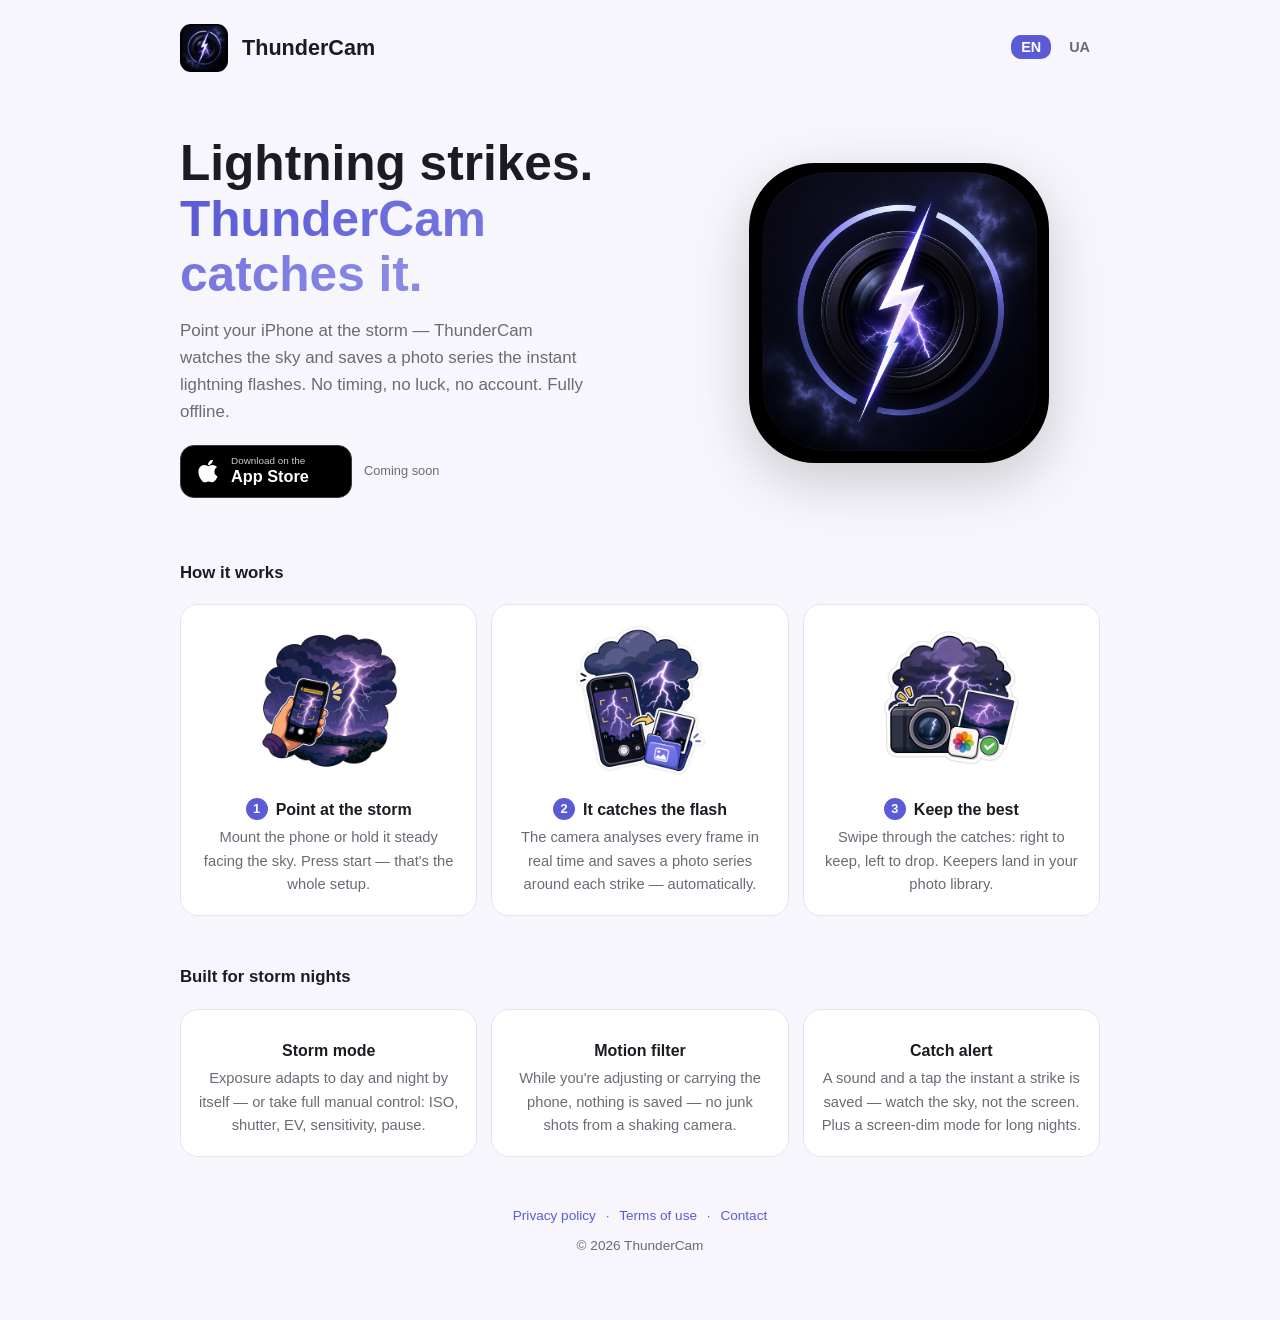
==== index.html @ c2c44239 "ThunderCam legal pages — landing, privacy, terms (EN/UA)" ====
<!doctype html>
<html lang="en">
<head>
  <meta charset="utf-8">
  <meta name="viewport" content="width=device-width, initial-scale=1">
  <title>ThunderCam — automatic lightning camera</title>
  <meta name="description" content="Point your iPhone at the storm — ThunderCam detects lightning in real time and saves the shot for you. Fully offline.">
  <link rel="icon" href="icon.png">
  <link rel="stylesheet" href="style.css">
</head>
<body>
  <div class="wrap">
    <header class="site">
      <img src="icon.png" alt="ThunderCam icon">
      <div class="name"><a href="./">ThunderCam</a></div>
      <nav class="lang">
        <a href="?lang=en" id="lang-en">EN</a><a href="?lang=uk" id="lang-uk">UA</a>
      </nav>
    </header>

    <section class="hero">
      <div>
        <h1><span data-i18n="heroA">Lightning strikes.</span><br>
            <span class="grad" data-i18n="heroB">ThunderCam catches it.</span></h1>
        <p class="sub" data-i18n="heroSub">Point your iPhone at the storm — ThunderCam watches the sky
           and saves a photo series the instant lightning flashes. No timing,
           no luck, no account. Fully offline.</p>
        <div class="stores">
          <a class="store-badge" href="#" aria-label="App Store">
            <svg viewBox="0 0 384 512"><path d="M318.7 268.7c-.2-36.7 16.4-64.4 50-84.8-18.8-26.9-47.2-41.7-84.7-44.6-35.5-2.9-74.3 20.7-88.5 20.7-15 0-49.4-19.7-76.4-19.7C63.3 141.2 4 184.8 4 273.5q0 39.3 14.4 81.2c12.8 36.7 59 126.7 107.2 125.2 25.2-.6 43-17.9 75.8-17.9 31.8 0 48.3 17.9 76.4 17.9 48.6-.7 90.4-82.5 102.6-119.3-65.2-30.7-61.7-90-61.7-91.9zm-56.6-164.2c27.3-32.4 24.8-61.9 24-72.5-24.1 1.4-52 16.4-67.9 34.9-17.5 19.8-27.8 44.3-25.6 71.9 26.1 2 49.9-11.4 69.5-34.3z"/></svg>
            <span><small data-i18n="storeIosSmall">Download on the</small><b>App Store</b></span>
          </a>
          <span class="soon" data-i18n="soon">Coming soon</span>
        </div>
      </div>
      <div class="hero-art">
        <div class="blob"></div>
        <img class="mascot" src="icon.png" alt="ThunderCam app icon — a camera lens with a lightning bolt">
      </div>
    </section>

    <section class="steps-section">
      <h2 data-i18n="howTitle">How it works</h2>
      <div class="steps">
        <div class="step">
          <img src="img/onboarding1.png" alt="Phone pointed at a storm detecting lightning" loading="lazy">
          <h3><span class="n">1</span><span data-i18n="s1t">Point at the storm</span></h3>
          <p data-i18n="s1p">Mount the phone or hold it steady facing the sky. Press start — that's the whole setup.</p>
        </div>
        <div class="step">
          <img src="img/onboarding2.png" alt="Automatic capture of a lightning flash" loading="lazy">
          <h3><span class="n">2</span><span data-i18n="s2t">It catches the flash</span></h3>
          <p data-i18n="s2p">The camera analyses every frame in real time and saves a photo series around each strike — automatically.</p>
        </div>
        <div class="step">
          <img src="img/onboarding3.png" alt="Reviewing captured lightning photos" loading="lazy">
          <h3><span class="n">3</span><span data-i18n="s3t">Keep the best</span></h3>
          <p data-i18n="s3p">Swipe through the catches: right to keep, left to drop. Keepers land in your photo library.</p>
        </div>
      </div>
    </section>

    <section class="steps-section">
      <h2 data-i18n="featTitle">Built for storm nights</h2>
      <div class="steps">
        <div class="step">
          <h3><span data-i18n="feat1t">Storm mode</span></h3>
          <p data-i18n="feat1p">Exposure adapts to day and night by itself — or take full manual control: ISO, shutter, EV, sensitivity, pause.</p>
        </div>
        <div class="step">
          <h3><span data-i18n="feat2t">Motion filter</span></h3>
          <p data-i18n="feat2p">While you're adjusting or carrying the phone, nothing is saved — no junk shots from a shaking camera.</p>
        </div>
        <div class="step">
          <h3><span data-i18n="feat3t">Catch alert</span></h3>
          <p data-i18n="feat3p">A sound and a tap the instant a strike is saved — watch the sky, not the screen. Plus a screen-dim mode for long nights.</p>
        </div>
      </div>
    </section>

    <footer>
      <a href="privacy.html" id="link-privacy" data-i18n="privacy">Privacy policy</a> ·
      <a href="terms.html" id="link-terms" data-i18n="terms">Terms of use</a> ·
      <a href="mailto:tonixhaker@gmail.com" data-i18n="contact">Contact</a>
      <div class="copy">© <span id="year"></span> ThunderCam</div>
    </footer>
  </div>

  <script>
    const i18n = {
      en: {
        heroA: 'Lightning strikes.',
        heroB: 'ThunderCam catches it.',
        heroSub: "Point your iPhone at the storm — ThunderCam watches the sky and saves a photo series the instant lightning flashes. No timing, no luck, no account. Fully offline.",
        storeIosSmall: 'Download on the',
        soon: 'Coming soon',
        howTitle: 'How it works',
        s1t: 'Point at the storm',
        s1p: "Mount the phone or hold it steady facing the sky. Press start — that's the whole setup.",
        s2t: 'It catches the flash',
        s2p: 'The camera analyses every frame in real time and saves a photo series around each strike — automatically.',
        s3t: 'Keep the best',
        s3p: 'Swipe through the catches: right to keep, left to drop. Keepers land in your photo library.',
        featTitle: 'Built for storm nights',
        feat1t: 'Storm mode',
        feat1p: 'Exposure adapts to day and night by itself — or take full manual control: ISO, shutter, EV, sensitivity, pause.',
        feat2t: 'Motion filter',
        feat2p: "While you're adjusting or carrying the phone, nothing is saved — no junk shots from a shaking camera.",
        feat3t: 'Catch alert',
        feat3p: 'A sound and a tap the instant a strike is saved — watch the sky, not the screen. Plus a screen-dim mode for long nights.',
        privacy: 'Privacy policy',
        terms: 'Terms of use',
        contact: 'Contact',
      },
      uk: {
        heroA: 'Блискавка бʼє.',
        heroB: 'ThunderCam ловить.',
        heroSub: 'Наведіть iPhone на грозу — ThunderCam стежить за небом і зберігає серію фото в мить спалаху. Без таймінгу, без удачі, без акаунта. Повністю офлайн.',
        storeIosSmall: 'Завантажуйте в',
        soon: 'Незабаром',
        howTitle: 'Як це працює',
        s1t: 'Наведіть на грозу',
        s1p: 'Закріпіть телефон або тримайте рівно, спрямувавши на небо. Натисніть старт — і все.',
        s2t: 'Він ловить спалах',
        s2p: 'Камера аналізує кожен кадр у реальному часі та автоматично зберігає серію фото навколо кожного розряду.',
        s3t: 'Залиште найкращі',
        s3p: 'Гортайте улови: вправо — зберегти, вліво — відкинути. Збережені потрапляють у вашу галерею.',
        featTitle: 'Створено для грозових ночей',
        feat1t: 'Штормовий режим',
        feat1p: 'Експозиція сама підлаштовується під день і ніч — або беріть повний ручний контроль: ISO, витримка, EV, чутливість, пауза.',
        feat2t: 'Фільтр трясіння',
        feat2p: 'Поки ви налаштовуєте чи переносите телефон, нічого не зберігається — жодного браку від тремтячої камери.',
        feat3t: 'Сигнал улову',
        feat3p: 'Звук і вібрація в мить збереження розряду — дивіться на небо, а не на екран. Плюс режим затемнення екрана для довгих ночей.',
        privacy: 'Політика конфіденційності',
        terms: 'Умови використання',
        contact: 'Контакт',
      },
    };

    const params = new URLSearchParams(location.search);
    const lang = params.get('lang')
      ?? ((navigator.language || '').toLowerCase().startsWith('uk') ? 'uk' : 'en');
    const active = i18n[lang] ? lang : 'en';

    document.documentElement.lang = active;
    for (const el of document.querySelectorAll('[data-i18n]')) {
      const value = i18n[active][el.dataset.i18n];
      if (value) el.textContent = value;
    }
    document.getElementById('lang-' + active)?.classList.add('active');
    // Carry the language into the legal pages.
    document.getElementById('link-privacy').href = 'privacy.html?lang=' + active;
    document.getElementById('link-terms').href = 'terms.html?lang=' + active;
    document.getElementById('year').textContent = new Date().getFullYear();
  </script>
</body>
</html>
---- style.css ----
:root {
  --accent: #5b5bd6;
  --accent-soft: #8b8be6;
  --bg: #f7f6fc;
  --card: #ffffff;
  --text: #1c1b22;
  --muted: #6b6a75;
  --border: #e5e3f0;
}
@media (prefers-color-scheme: dark) {
  :root {
    --bg: #101014;
    --card: #1b1b22;
    --text: #ececf2;
    --muted: #9c9ba8;
    --border: #2c2b36;
  }
}
* { box-sizing: border-box; }
body {
  margin: 0;
  font-family: -apple-system, BlinkMacSystemFont, "Segoe UI", Roboto, sans-serif;
  background: var(--bg);
  color: var(--text);
  line-height: 1.6;
}
.wrap { max-width: 960px; margin: 0 auto; padding: 24px 20px 64px; }
header.site {
  display: flex; align-items: center; gap: 14px; margin-bottom: 28px;
}
header.site img { width: 48px; height: 48px; }
header.site .name { font-size: 1.35rem; font-weight: 800; }
header.site .name a { color: var(--text); text-decoration: none; }
.lang { margin-left: auto; font-size: .9rem; }
.lang a {
  color: var(--muted); text-decoration: none; font-weight: 700; margin-left: 8px;
  padding: 4px 10px; border-radius: 10px;
}
.lang a.active { color: #fff; background: var(--accent); }
.card {
  background: var(--card);
  border: 1px solid var(--border);
  border-radius: 20px;
  padding: 28px 28px 20px;
  margin-bottom: 24px;
}
h1 { font-size: 1.45rem; margin: 0 0 4px; }
h2 { font-size: 1.05rem; margin: 22px 0 6px; }
p, li { color: var(--text); margin: 6px 0; }
.updated { color: var(--muted); font-size: .85rem; margin-bottom: 14px; }
a.btn {
  display: inline-block; background: var(--accent); color: #fff;
  padding: 12px 22px; border-radius: 14px; text-decoration: none;
  font-weight: 700; margin: 6px 10px 6px 0;
}
a.btn.secondary { background: transparent; color: var(--accent); border: 2px solid var(--accent); }
footer { color: var(--muted); font-size: .85rem; text-align: center; margin-top: 48px; }
footer a { color: var(--accent); text-decoration: none; margin: 0 6px; }
footer .copy { margin-top: 8px; }

/* ---------- landing ---------- */
.hero {
  position: relative;
  display: grid;
  grid-template-columns: 1.1fr .9fr;
  gap: 28px;
  align-items: center;
  padding: 36px 0 22px;
  overflow: visible;
}
.hero h1 {
  font-size: clamp(2rem, 5vw, 3.1rem);
  line-height: 1.12;
  margin: 0 0 14px;
}
.hero h1 .grad {
  background: linear-gradient(90deg, var(--accent), var(--accent-soft), var(--accent));
  background-size: 200% auto;
  -webkit-background-clip: text;
  background-clip: text;
  color: transparent;
  animation: shine 5s linear infinite;
}
@keyframes shine { to { background-position: 200% center; } }
.hero p.sub { color: var(--muted); font-size: 1.06rem; max-width: 44ch; }
.hero-art { position: relative; text-align: center; }
.hero-art .blob {
  position: absolute; inset: 8% 6%;
  background: radial-gradient(closest-side, color-mix(in srgb, var(--accent) 28%, transparent), transparent 72%);
  border-radius: 50%;
  animation: pulse 6s ease-in-out infinite;
  z-index: 0;
}
@keyframes pulse { 50% { transform: scale(1.12); opacity: .75; } }
.hero-art img.mascot {
  position: relative; z-index: 1;
  width: min(300px, 78%);
  animation: floaty 4.5s ease-in-out infinite;
  filter: drop-shadow(0 18px 28px rgba(0,0,0,.18));
}
@keyframes floaty {
  0%, 100% { transform: translateY(0) rotate(-1.2deg); }
  50% { transform: translateY(-16px) rotate(1.2deg); }
}
.stores { display: flex; flex-wrap: wrap; gap: 12px; margin-top: 20px; align-items: center; }
.store-badge {
  display: inline-flex; align-items: center; gap: 10px;
  background: #000; color: #fff; text-decoration: none;
  border: 1px solid #3a3a3a; border-radius: 14px;
  padding: 10px 18px 10px 14px; min-width: 172px;
  transition: transform .15s ease;
}
.store-badge:hover { transform: translateY(-2px); }
.store-badge svg { width: 26px; height: 26px; fill: #fff; flex: none; }
.store-badge small { display: block; font-size: .62rem; opacity: .8; line-height: 1.1; }
.store-badge b { display: block; font-size: 1.02rem; line-height: 1.2; }
.soon { font-size: .8rem; color: var(--muted); }

/* Feature showcase: phone mockup in the middle, features on both sides.
   Hovering a feature highlights it and swaps the phone screenshot. */
.showcase {
  display: grid;
  grid-template-columns: 1fr auto 1fr;
  gap: 22px;
  align-items: center;
  margin: 34px 0 26px;
}
.show-col { display: flex; flex-direction: column; gap: 12px; }
.show-feature {
  display: flex; align-items: flex-start; gap: 14px;
  padding: 16px 18px;
  border: 1px solid transparent;
  border-radius: 18px;
  animation: rise .7s ease both;
  transition: background .2s ease, border-color .2s ease, box-shadow .2s ease;
}
.show-col .show-feature:nth-child(2) { animation-delay: .08s; }
.show-col .show-feature:nth-child(3) { animation-delay: .16s; }
@keyframes rise { from { opacity: 0; transform: translateY(14px); } }
.side-left .show-feature { text-align: right; }
.show-feature .ico {
  flex: none;
  width: 52px; height: 52px;
  display: grid; place-items: center;
  font-size: 1.3rem; line-height: 1;
  border-radius: 50%;
  background: color-mix(in srgb, var(--accent) 12%, var(--card));
  border: 1px solid color-mix(in srgb, var(--accent) 22%, var(--border));
  transition: transform .2s ease;
}
.show-feature h3 { margin: 2px 0 4px; font-size: 1.02rem; }
.show-feature p { color: var(--muted); font-size: .9rem; margin: 0; }
.show-feature.is-active,
.show-feature:hover {
  background: var(--card);
  border-color: color-mix(in srgb, var(--accent) 40%, var(--border));
  box-shadow: 0 12px 26px color-mix(in srgb, var(--accent) 14%, transparent);
}
.show-feature.is-active .ico,
.show-feature:hover .ico { transform: scale(1.08); }

.show-phone .frame {
  width: 258px;
  padding: 10px;
  border-radius: 40px;
  background: #14141b;
  border: 1px solid #33323e;
  box-shadow: 0 26px 52px rgba(0, 0, 0, .3);
  animation: floaty 5.5s ease-in-out infinite;
}
.show-phone img {
  display: block; width: 100%;
  border-radius: 31px;
  transition: opacity .16s ease;
}
@media (max-width: 920px) {
  .showcase { grid-template-columns: 1fr; gap: 12px; }
  .show-phone { display: none; }
  .side-left .show-feature { flex-direction: row-reverse; text-align: left; }
}

.steps {
  display: grid;
  grid-template-columns: repeat(auto-fit, minmax(220px, 1fr));
  gap: 14px;
  margin: 18px 0 48px;
}
/* Breathing room around the How-it-works block. */
.steps-section { margin-top: 40px; }
.step {
  background: var(--card);
  border: 1px solid var(--border);
  border-radius: 18px;
  padding: 18px;
  text-align: center;
  animation: rise .7s ease both;
}
.step:nth-child(2) { animation-delay: .08s; }
.step:nth-child(3) { animation-delay: .16s; }
.step img { width: min(160px, 60%); }
.step h3 {
  display: flex; align-items: center; justify-content: center; gap: 8px;
  margin: 10px 0 4px; font-size: 1rem;
}
.step .n {
  flex: none; width: 22px; height: 22px; border-radius: 50%;
  background: var(--accent); color: #fff;
  font-size: .8rem; font-weight: 800; line-height: 22px;
}
.step p { color: var(--muted); font-size: .92rem; margin: 0; }

.shots {
  display: flex; gap: 16px; overflow-x: auto; padding: 8px 2px 16px;
  scroll-snap-type: x mandatory;
}
.shots img {
  width: 218px; flex: none;
  border-radius: 26px;
  border: 1px solid var(--border);
  box-shadow: 0 14px 30px rgba(0,0,0,.16);
  scroll-snap-align: center;
}
@media (max-width: 720px) {
  .hero { grid-template-columns: 1fr; text-align: center; }
  .hero p.sub { margin-inline: auto; }
  .stores { justify-content: center; }
}

/* ThunderCam: the app icon is a full-bleed square — round it like iOS does. */
header.site img { border-radius: 11px; }
.hero-art img.mascot { border-radius: 22%; }
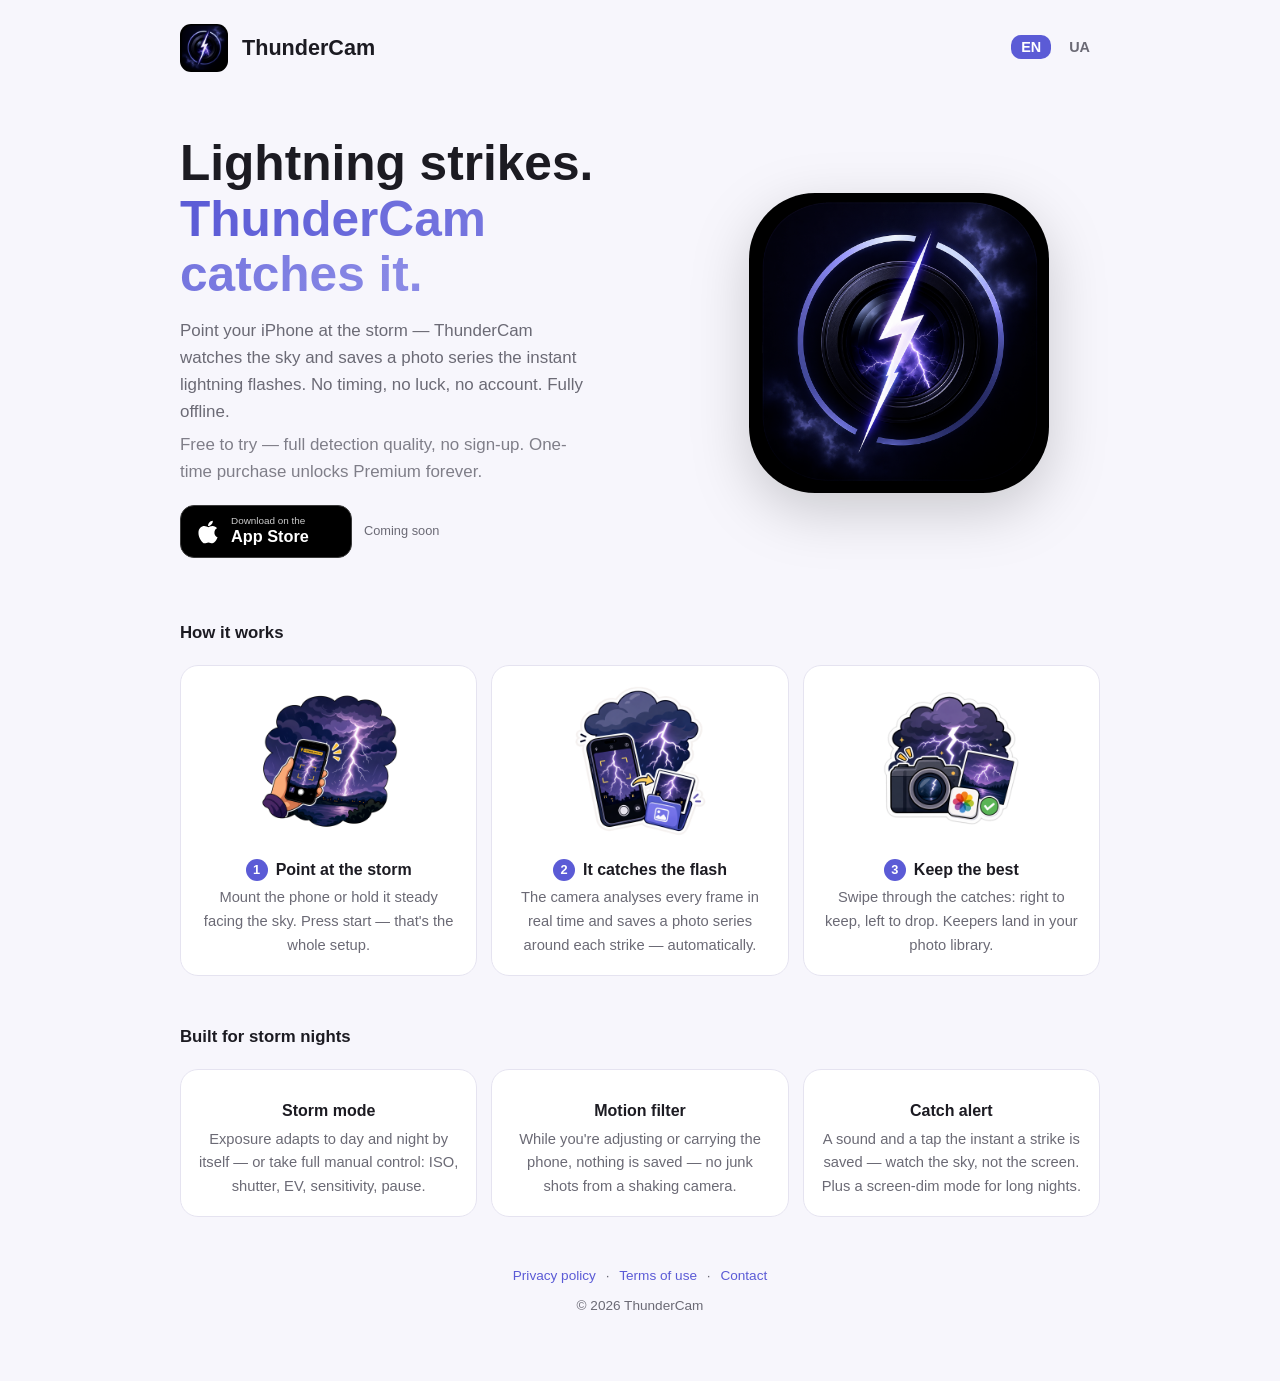
==== commit b7127952: "Freemium hero line (EN/UA)" ====
--- a/index.html
+++ b/index.html
@@ -25,6 +25,8 @@
         <p class="sub" data-i18n="heroSub">Point your iPhone at the storm — ThunderCam watches the sky
            and saves a photo series the instant lightning flashes. No timing,
            no luck, no account. Fully offline.</p>
+        <p class="sub free-line" data-i18n="heroFree">Free to try — full detection quality, no sign-up.
+           One-time purchase unlocks Premium forever.</p>
         <div class="stores">
           <a class="store-badge" href="#" aria-label="App Store">
             <svg viewBox="0 0 384 512"><path d="M318.7 268.7c-.2-36.7 16.4-64.4 50-84.8-18.8-26.9-47.2-41.7-84.7-44.6-35.5-2.9-74.3 20.7-88.5 20.7-15 0-49.4-19.7-76.4-19.7C63.3 141.2 4 184.8 4 273.5q0 39.3 14.4 81.2c12.8 36.7 59 126.7 107.2 125.2 25.2-.6 43-17.9 75.8-17.9 31.8 0 48.3 17.9 76.4 17.9 48.6-.7 90.4-82.5 102.6-119.3-65.2-30.7-61.7-90-61.7-91.9zm-56.6-164.2c27.3-32.4 24.8-61.9 24-72.5-24.1 1.4-52 16.4-67.9 34.9-17.5 19.8-27.8 44.3-25.6 71.9 26.1 2 49.9-11.4 69.5-34.3z"/></svg>
@@ -92,6 +94,7 @@
         heroA: 'Lightning strikes.',
         heroB: 'ThunderCam catches it.',
         heroSub: "Point your iPhone at the storm — ThunderCam watches the sky and saves a photo series the instant lightning flashes. No timing, no luck, no account. Fully offline.",
+        heroFree: 'Free to try — full detection quality, no sign-up. One-time purchase unlocks Premium forever.',
         storeIosSmall: 'Download on the',
         soon: 'Coming soon',
         howTitle: 'How it works',
@@ -116,6 +119,7 @@
         heroA: 'Блискавка бʼє.',
         heroB: 'ThunderCam ловить.',
         heroSub: 'Наведіть iPhone на грозу — ThunderCam стежить за небом і зберігає серію фото в мить спалаху. Без таймінгу, без удачі, без акаунта. Повністю офлайн.',
+        heroFree: 'Безкоштовно спробувати — повна якість детекції, без реєстрації. Одноразова покупка відкриває Premium назавжди.',
         storeIosSmall: 'Завантажуйте в',
         soon: 'Незабаром',
         howTitle: 'Як це працює',
--- a/style.css
+++ b/style.css
@@ -229,3 +229,6 @@
 /* ThunderCam: the app icon is a full-bleed square — round it like iOS does. */
 header.site img { border-radius: 11px; }
 .hero-art img.mascot { border-radius: 22%; }
+
+/* freemium-строка в hero — мельче и приглушённее основного сабтайтла */
+.free-line { font-size: .9rem; opacity: .85; margin-top: 6px; }
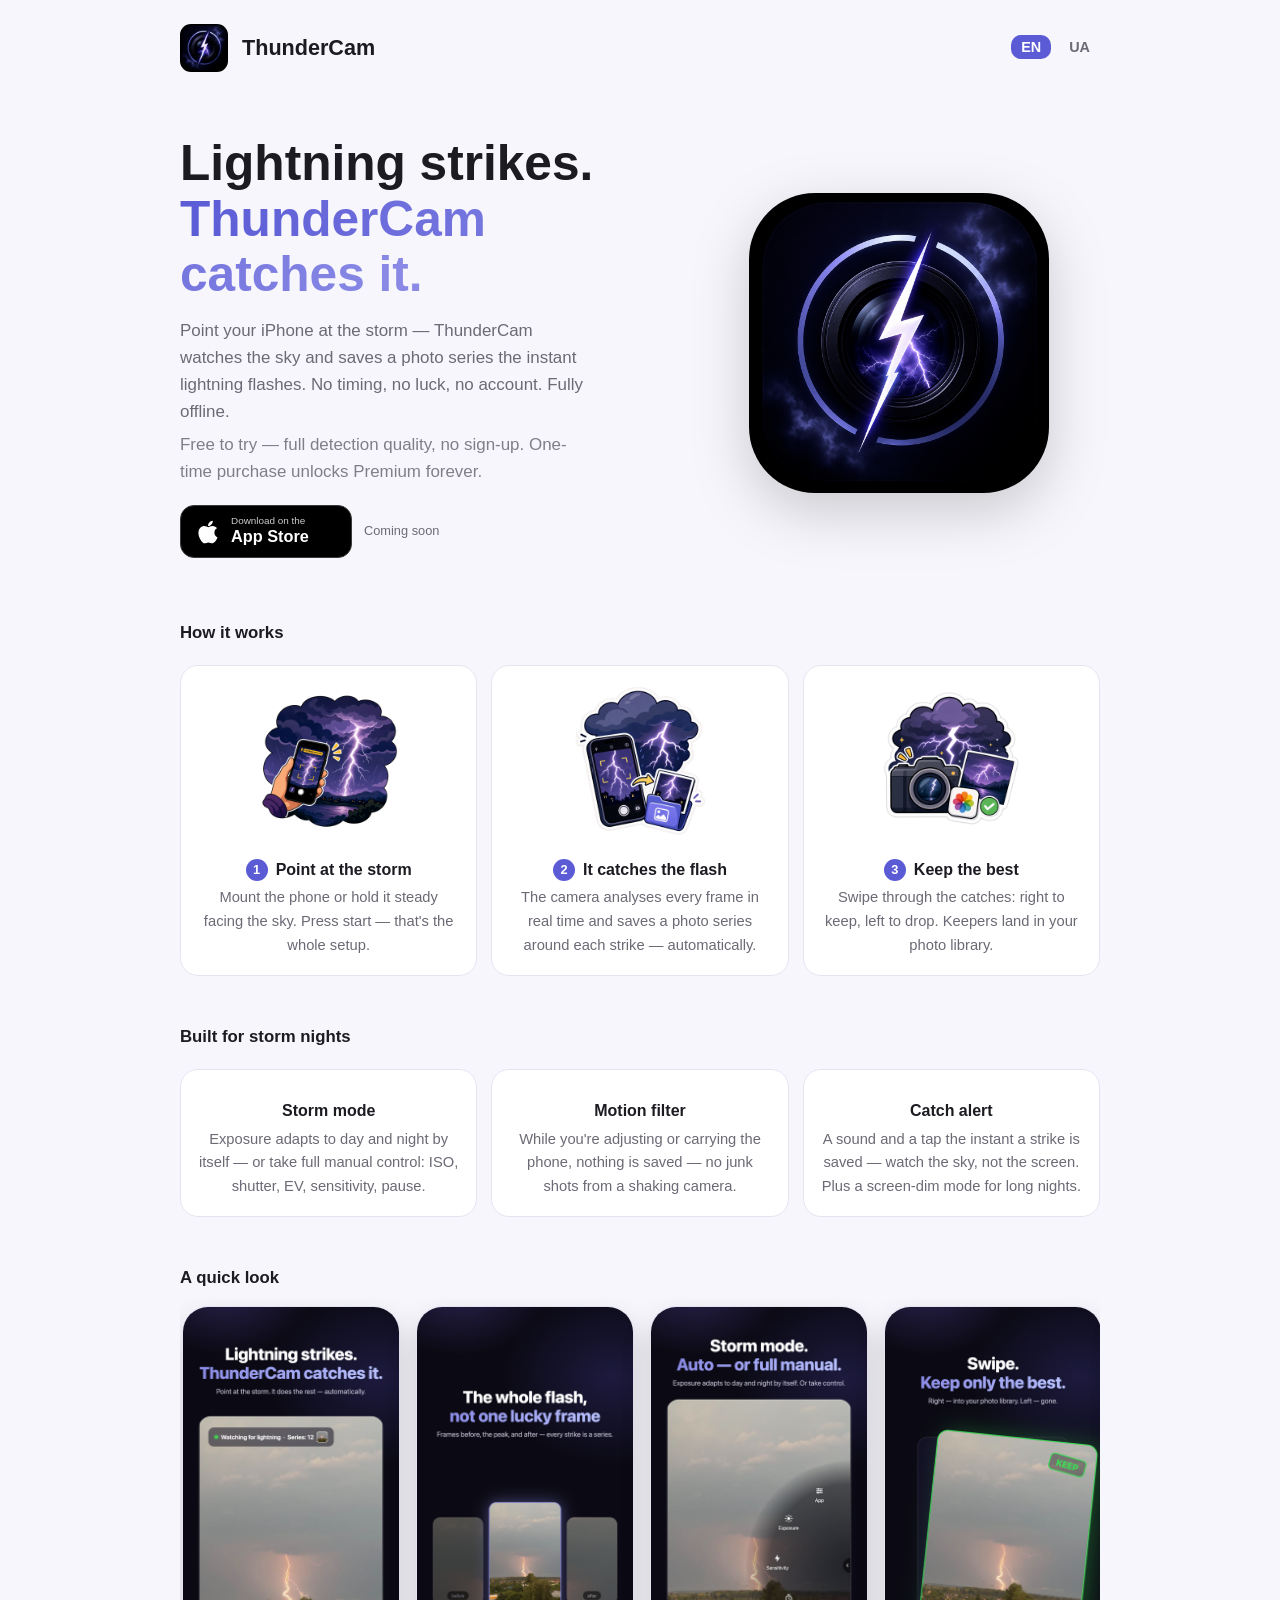
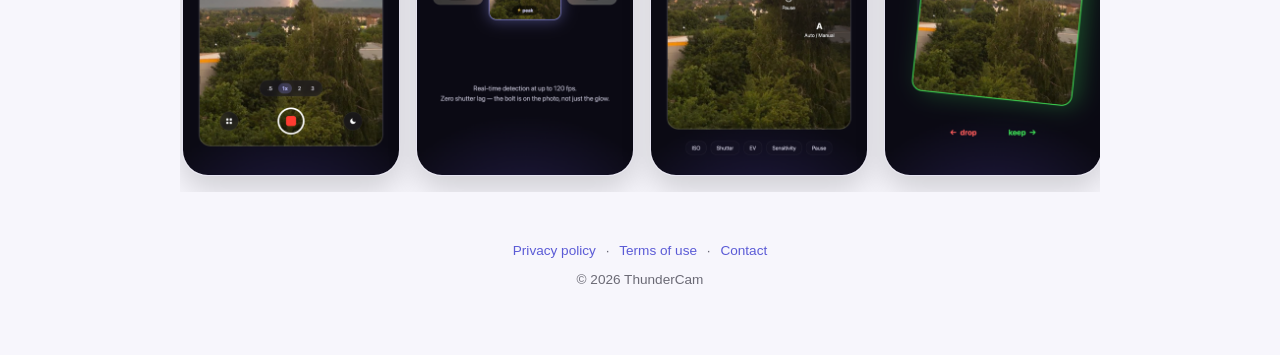
==== commit 195fa3af: "Landing: real app screenshots strip (EN/UA)" ====
--- a/index.html
+++ b/index.html
@@ -80,6 +80,17 @@
       </div>
     </section>
 
+    <section>
+      <h2 data-i18n="shotsTitle">A quick look</h2>
+      <div class="shots">
+        <img src="img/shots/en/1-hero.png" alt="ThunderCam camera screen with a caught lightning strike" loading="lazy">
+        <img src="img/shots/en/2-series.png" alt="Photo series around the flash" loading="lazy">
+        <img src="img/shots/en/3-menu.png" alt="Radial settings menu" loading="lazy">
+        <img src="img/shots/en/4-triage.png" alt="Swipe triage" loading="lazy">
+        <img src="img/shots/en/5-features.png" alt="Feature list" loading="lazy">
+      </div>
+    </section>
+
     <footer>
       <a href="privacy.html" id="link-privacy" data-i18n="privacy">Privacy policy</a> ·
       <a href="terms.html" id="link-terms" data-i18n="terms">Terms of use</a> ·
@@ -104,6 +115,7 @@
         s2p: 'The camera analyses every frame in real time and saves a photo series around each strike — automatically.',
         s3t: 'Keep the best',
         s3p: 'Swipe through the catches: right to keep, left to drop. Keepers land in your photo library.',
+        shotsTitle: 'A quick look',
         featTitle: 'Built for storm nights',
         feat1t: 'Storm mode',
         feat1p: 'Exposure adapts to day and night by itself — or take full manual control: ISO, shutter, EV, sensitivity, pause.',
@@ -129,6 +141,7 @@
         s2p: 'Камера аналізує кожен кадр у реальному часі та автоматично зберігає серію фото навколо кожного розряду.',
         s3t: 'Залиште найкращі',
         s3p: 'Гортайте улови: вправо — зберегти, вліво — відкинути. Збережені потрапляють у вашу галерею.',
+        shotsTitle: 'Як це виглядає',
         featTitle: 'Створено для грозових ночей',
         feat1t: 'Штормовий режим',
         feat1p: 'Експозиція сама підлаштовується під день і ніч — або беріть повний ручний контроль: ISO, витримка, EV, чутливість, пауза.',
@@ -157,6 +170,13 @@
     document.getElementById('link-privacy').href = 'privacy.html?lang=' + active;
     document.getElementById('link-terms').href = 'terms.html?lang=' + active;
     document.getElementById('year').textContent = new Date().getFullYear();
+
+    // скриншоты локализованы: img/shots/uk/ зеркалит img/shots/en/
+    if (active === 'uk') {
+      for (const img of document.querySelectorAll('.shots img')) {
+        img.src = img.getAttribute('src').replace('img/shots/en/', 'img/shots/uk/');
+      }
+    }
   </script>
 </body>
 </html>
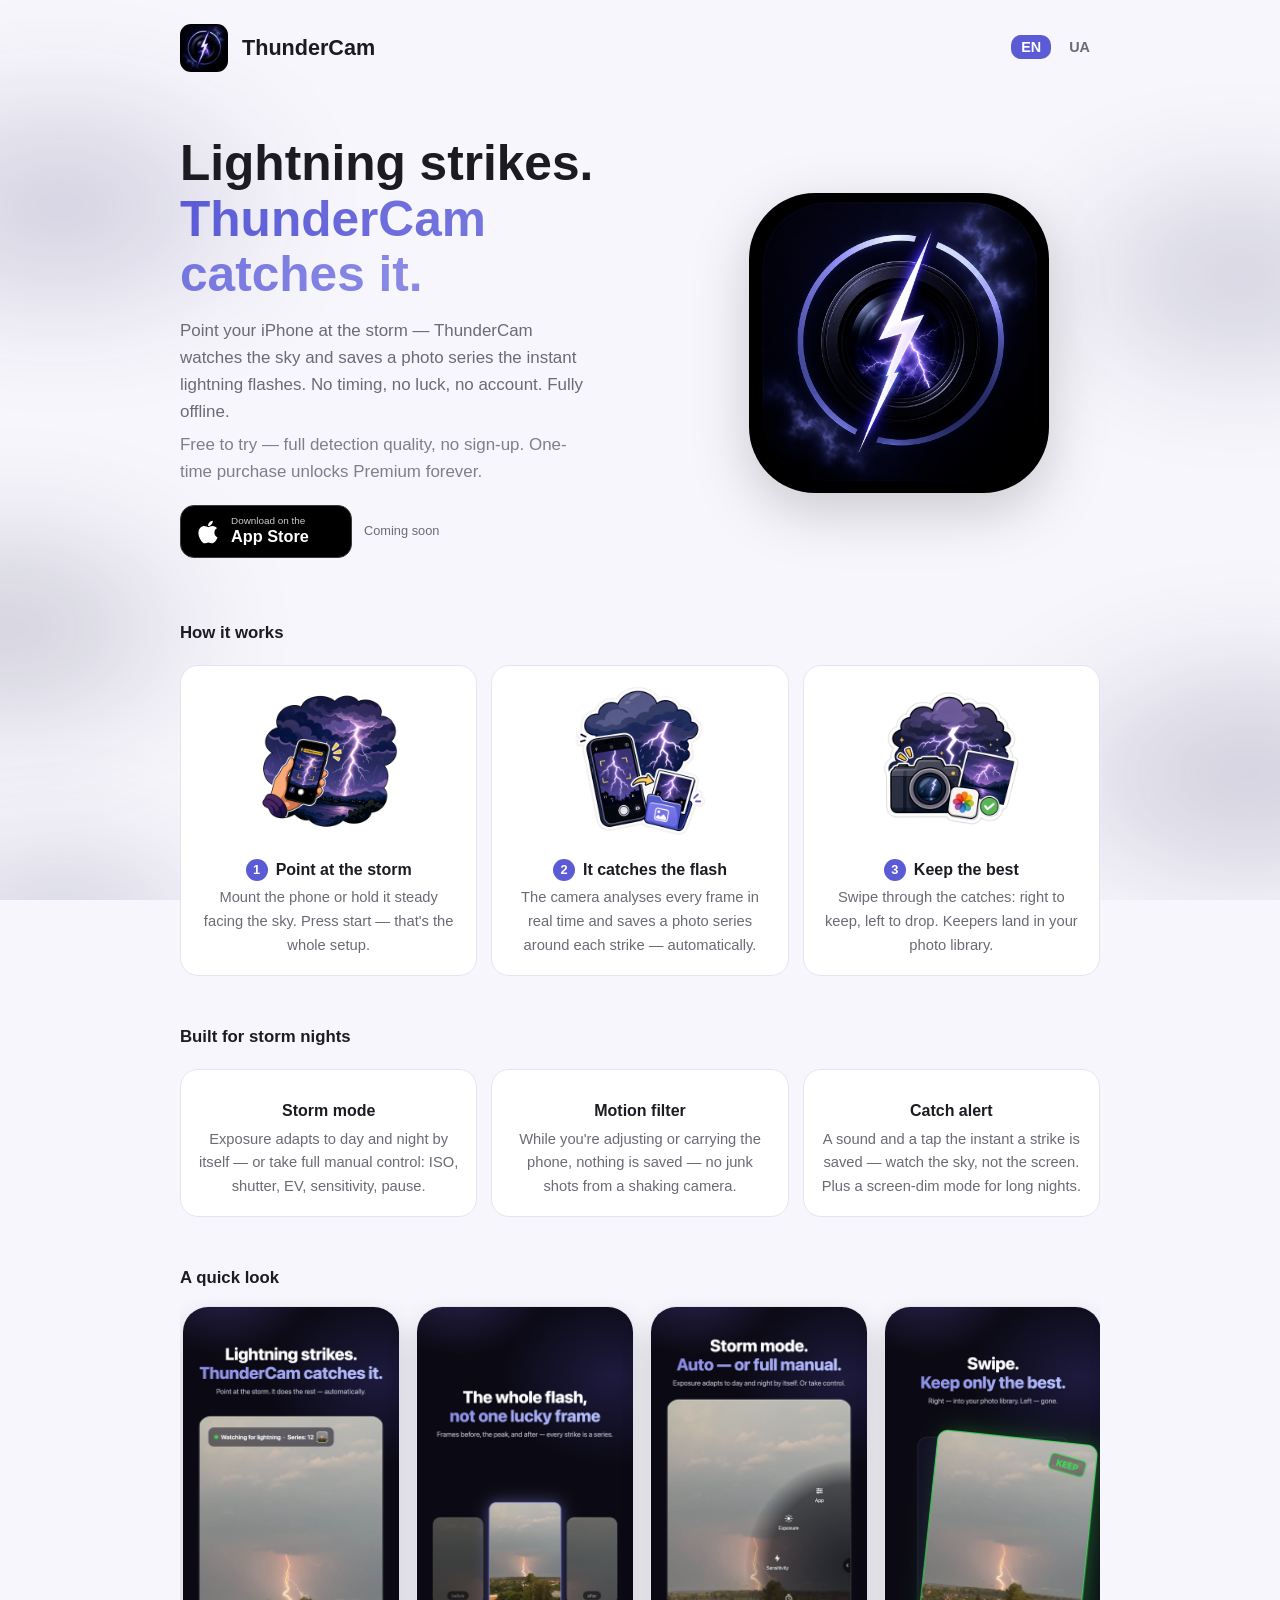
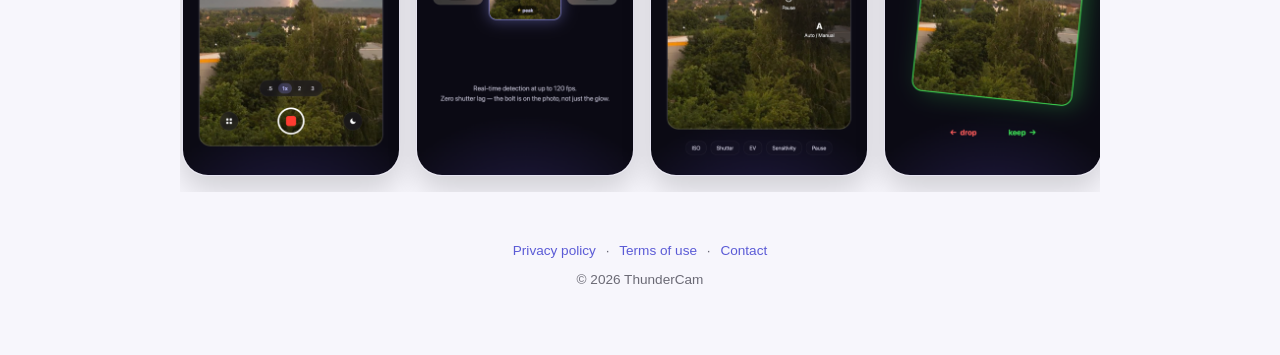
==== commit d58c302b: "Landing: parallax storm clouds + flashing lightning background" ====
--- a/index.html
+++ b/index.html
@@ -9,6 +9,13 @@
   <link rel="stylesheet" href="style.css">
 </head>
 <body>
+  <div class="storm-bg" aria-hidden="true">
+    <div class="cloud c1"></div><div class="cloud c2"></div><div class="cloud c3"></div>
+    <div class="cloud c4"></div><div class="cloud c5"></div>
+    <div class="skyflash f1"></div><div class="skyflash f2"></div>
+    <svg class="bolt-bg b1" width="150" viewBox="0 0 100 240" xmlns="http://www.w3.org/2000/svg"><polygon points="62,0 18,120 46,120 30,240 88,96 56,96 84,0" fill="#efeaff"/></svg>
+    <svg class="bolt-bg b2" width="120" viewBox="0 0 100 240" xmlns="http://www.w3.org/2000/svg"><polygon points="62,0 18,120 46,120 30,240 88,96 56,96 84,0" fill="#efeaff"/></svg>
+  </div>
   <div class="wrap">
     <header class="site">
       <img src="icon.png" alt="ThunderCam icon">
@@ -177,6 +184,26 @@
         img.src = img.getAttribute('src').replace('img/shots/en/', 'img/shots/uk/');
       }
     }
+
+    // параллакс туч: каждый слой уезжает со своей скоростью
+    const layers = [
+      ...document.querySelectorAll('.cloud'),
+      ...document.querySelectorAll('.bolt-bg'),
+    ].map((el, i) => ({ el, k: el.classList.contains('bolt-bg') ? 0.08 : 0.12 + (i % 3) * 0.09 }));
+    let ticking = false;
+    function onScroll() {
+      if (ticking) return;
+      ticking = true;
+      requestAnimationFrame(() => {
+        const y = window.scrollY;
+        for (const { el, k } of layers) {
+          const flip = el.classList.contains('b2') ? ' scaleX(-1)' : '';
+          el.style.transform = `translateY(${-(y * k).toFixed(1)}px)${flip}`;
+        }
+        ticking = false;
+      });
+    }
+    addEventListener('scroll', onScroll, { passive: true });
   </script>
 </body>
 </html>
--- a/style.css
+++ b/style.css
@@ -232,3 +232,41 @@
 
 /* freemium-строка в hero — мельче и приглушённее основного сабтайтла */
 .free-line { font-size: .9rem; opacity: .85; margin-top: 6px; }
+
+
+/* ---------- storm background (параллакс туч + вспышки молний) ---------- */
+.storm-bg { position: fixed; inset: 0; z-index: -1; overflow: hidden; pointer-events: none; }
+.cloud { position: absolute; filter: blur(64px); opacity: .5; will-change: transform; border-radius: 50%; }
+.cloud.c1 { width: 680px; height: 340px; left: -280px; top: 4%;
+  background: radial-gradient(closest-side, #2e2860, transparent 72%); }
+.cloud.c2 { width: 560px; height: 300px; right: -240px; top: 14%;
+  background: radial-gradient(closest-side, #241f4e, transparent 72%); }
+.cloud.c3 { width: 620px; height: 320px; left: -300px; top: 52%;
+  background: radial-gradient(closest-side, #221c45, transparent 72%); }
+.cloud.c4 { width: 700px; height: 360px; right: -320px; top: 66%;
+  background: radial-gradient(closest-side, #2a2452, transparent 72%); }
+.cloud.c5 { width: 520px; height: 280px; left: -200px; top: 88%;
+  background: radial-gradient(closest-side, #262052, transparent 72%); }
+.bolt-bg { position: absolute; opacity: 0; will-change: transform, opacity;
+  filter: drop-shadow(0 0 28px rgba(160,150,255,.85)) drop-shadow(0 0 90px rgba(120,110,255,.5)); }
+.bolt-bg.b1 { right: 5%; top: 5%; animation: boltflash 11s linear infinite 2s; }
+.bolt-bg.b2 { left: 4%; top: 46%; animation: boltflash 14s linear infinite 8s; transform: scaleX(-1); }
+.skyflash { position: absolute; inset: 0; opacity: 0; }
+.skyflash.f1 { background: radial-gradient(ellipse 55% 38% at 82% 10%, rgba(150,140,255,.30), transparent 70%);
+  animation: boltflash 11s linear infinite 2s; }
+.skyflash.f2 { background: radial-gradient(ellipse 55% 38% at 12% 52%, rgba(150,140,255,.24), transparent 70%);
+  animation: boltflash 14s linear infinite 8s; }
+/* мерцание как у настоящего разряда: удар — спад — повторный удар — затухание */
+@keyframes boltflash {
+  0%, 100% { opacity: 0; }
+  1.2% { opacity: 1; }
+  2.4% { opacity: .12; }
+  3.6% { opacity: .85; }
+  6%   { opacity: 0; }
+}
+@media (prefers-color-scheme: light) {
+  .cloud { opacity: .28; }
+}
+@media (prefers-reduced-motion: reduce) {
+  .bolt-bg, .skyflash { animation: none; }
+}
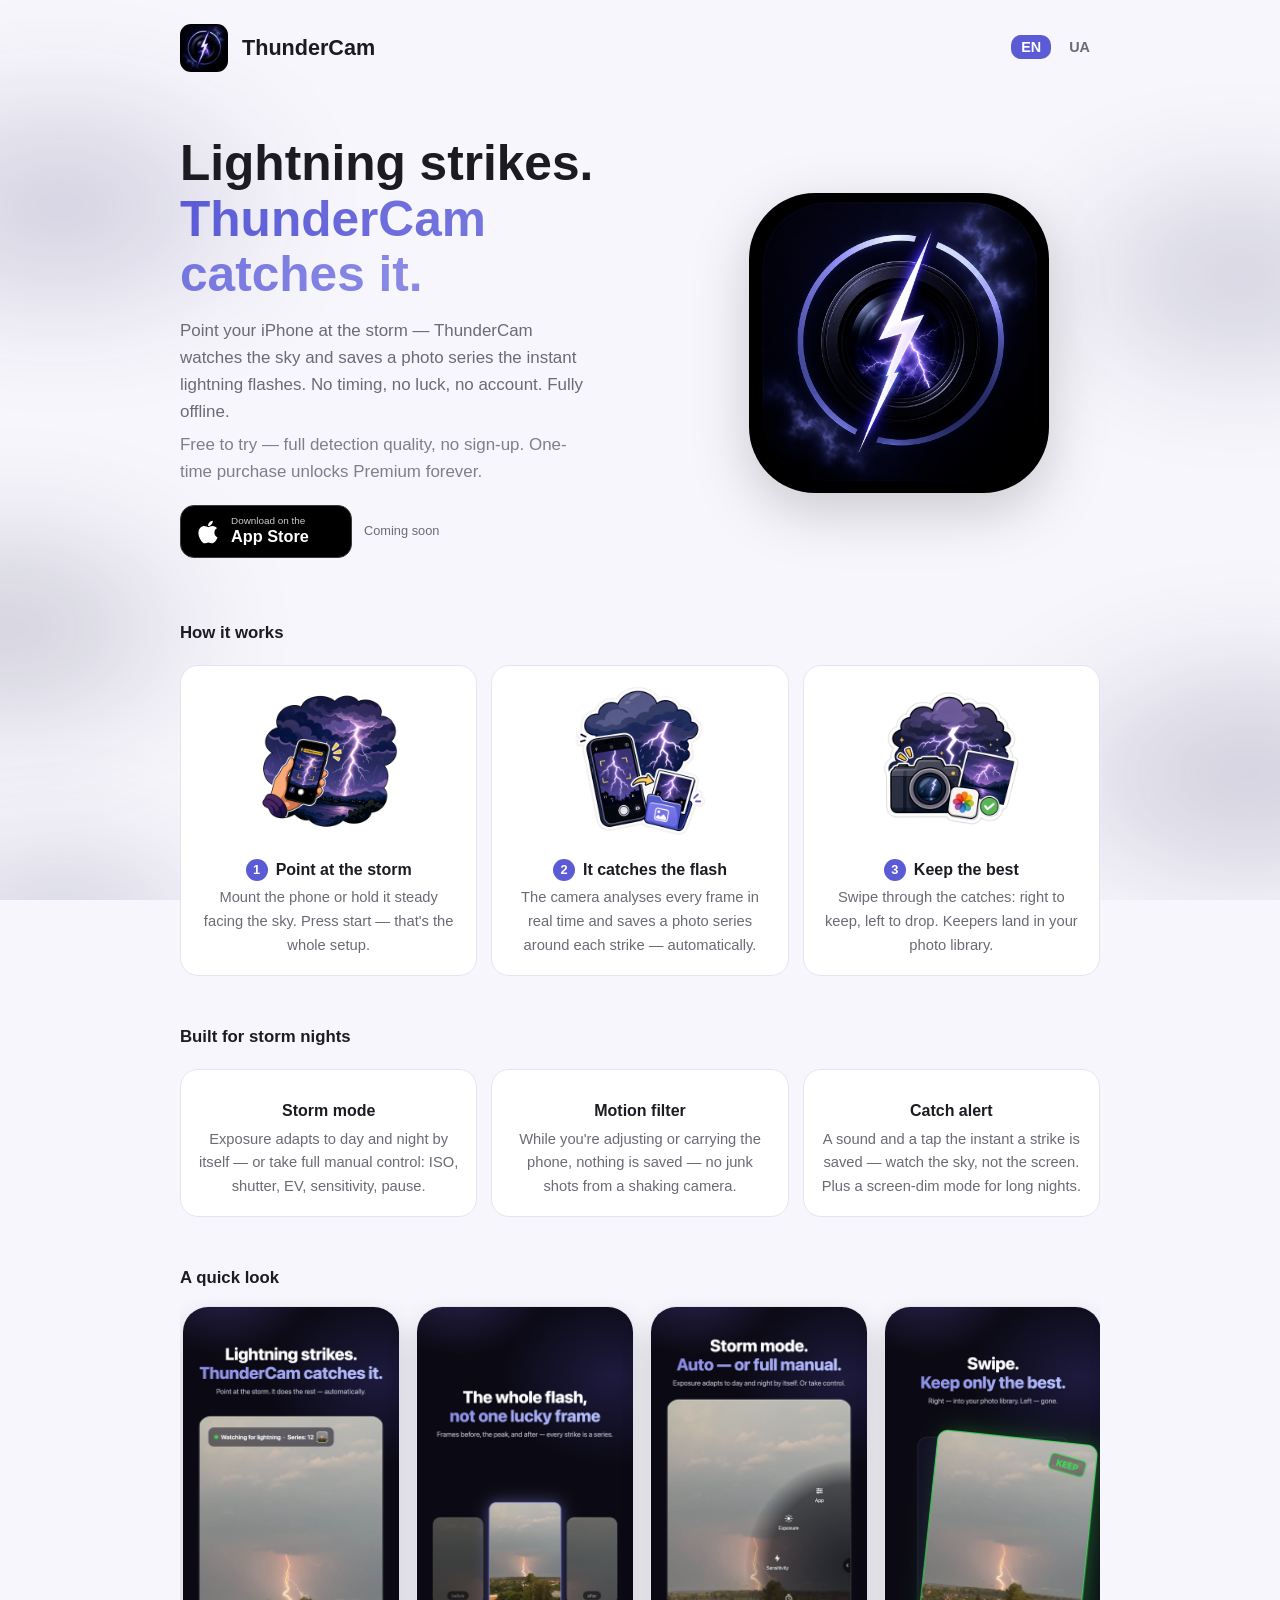
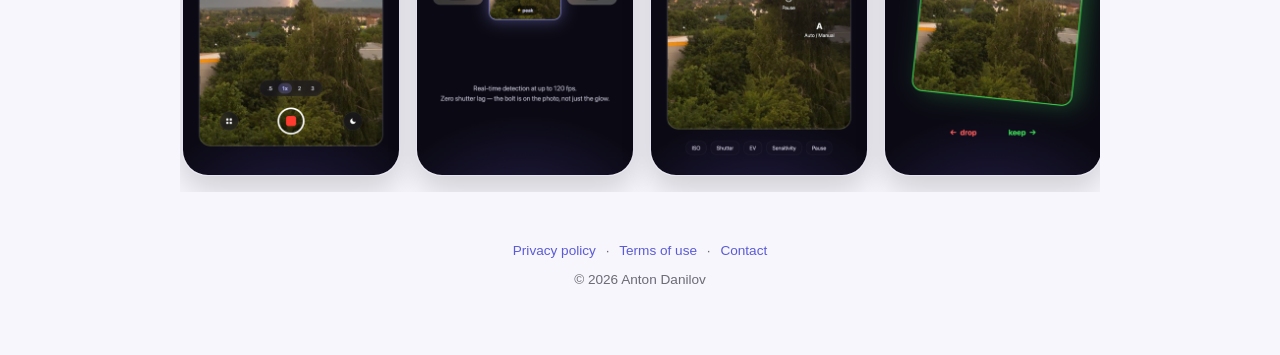
==== commit d662ba30: "Copyright: Anton Danilov" ====
--- a/index.html
+++ b/index.html
@@ -102,7 +102,7 @@
       <a href="privacy.html" id="link-privacy" data-i18n="privacy">Privacy policy</a> ·
       <a href="terms.html" id="link-terms" data-i18n="terms">Terms of use</a> ·
       <a href="mailto:tonixhaker@gmail.com" data-i18n="contact">Contact</a>
-      <div class="copy">© <span id="year"></span> ThunderCam</div>
+      <div class="copy">© <span id="year"></span> Anton Danilov</div>
     </footer>
   </div>
 
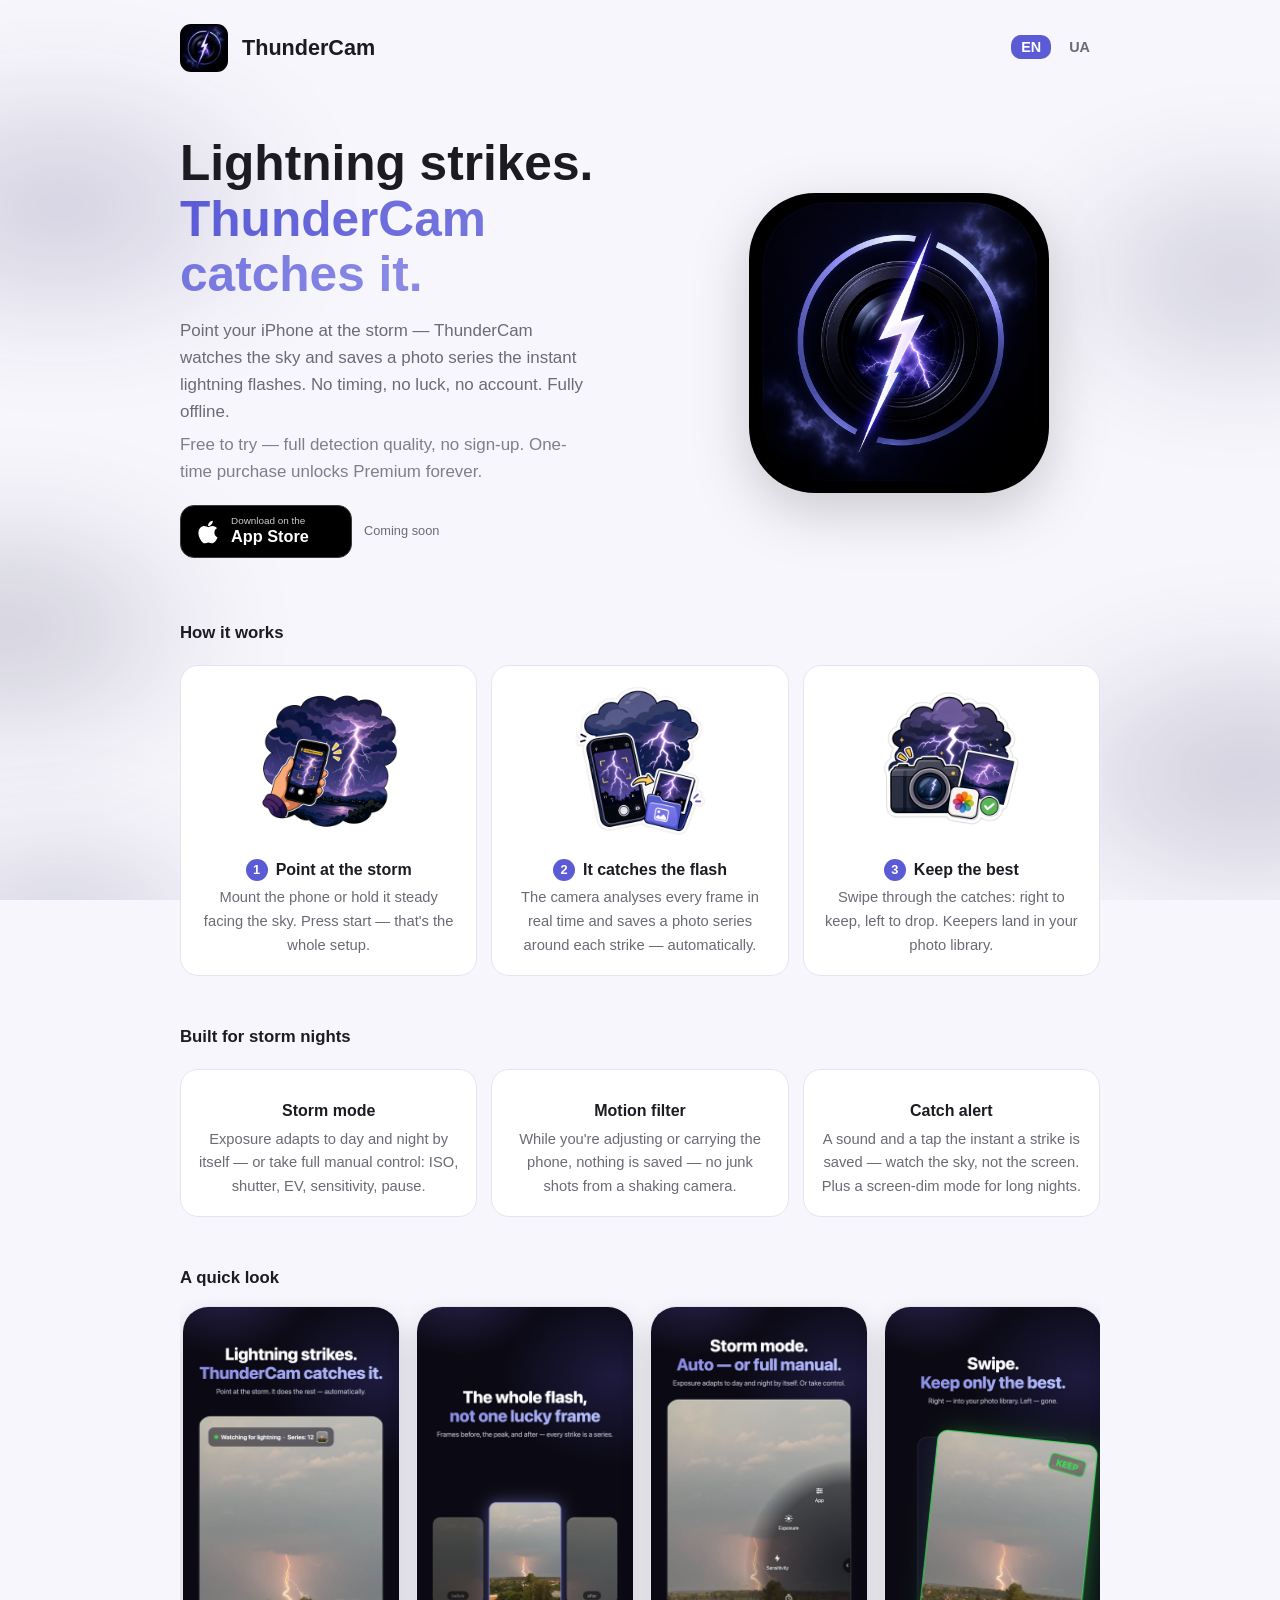
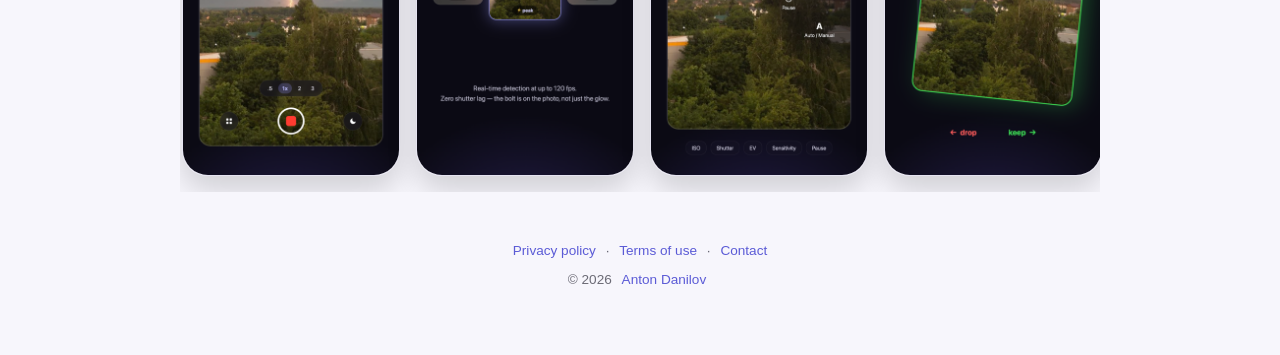
==== commit ce898e2f: "feat: link copyright to author page" ====
--- a/index.html
+++ b/index.html
@@ -102,7 +102,7 @@
       <a href="privacy.html" id="link-privacy" data-i18n="privacy">Privacy policy</a> ·
       <a href="terms.html" id="link-terms" data-i18n="terms">Terms of use</a> ·
       <a href="mailto:tonixhaker@gmail.com" data-i18n="contact">Contact</a>
-      <div class="copy">© <span id="year"></span> Anton Danilov</div>
+      <div class="copy">© <span id="year"></span> <a href="https://tonixhaker.github.io/about">Anton Danilov</a></div>
     </footer>
   </div>
 
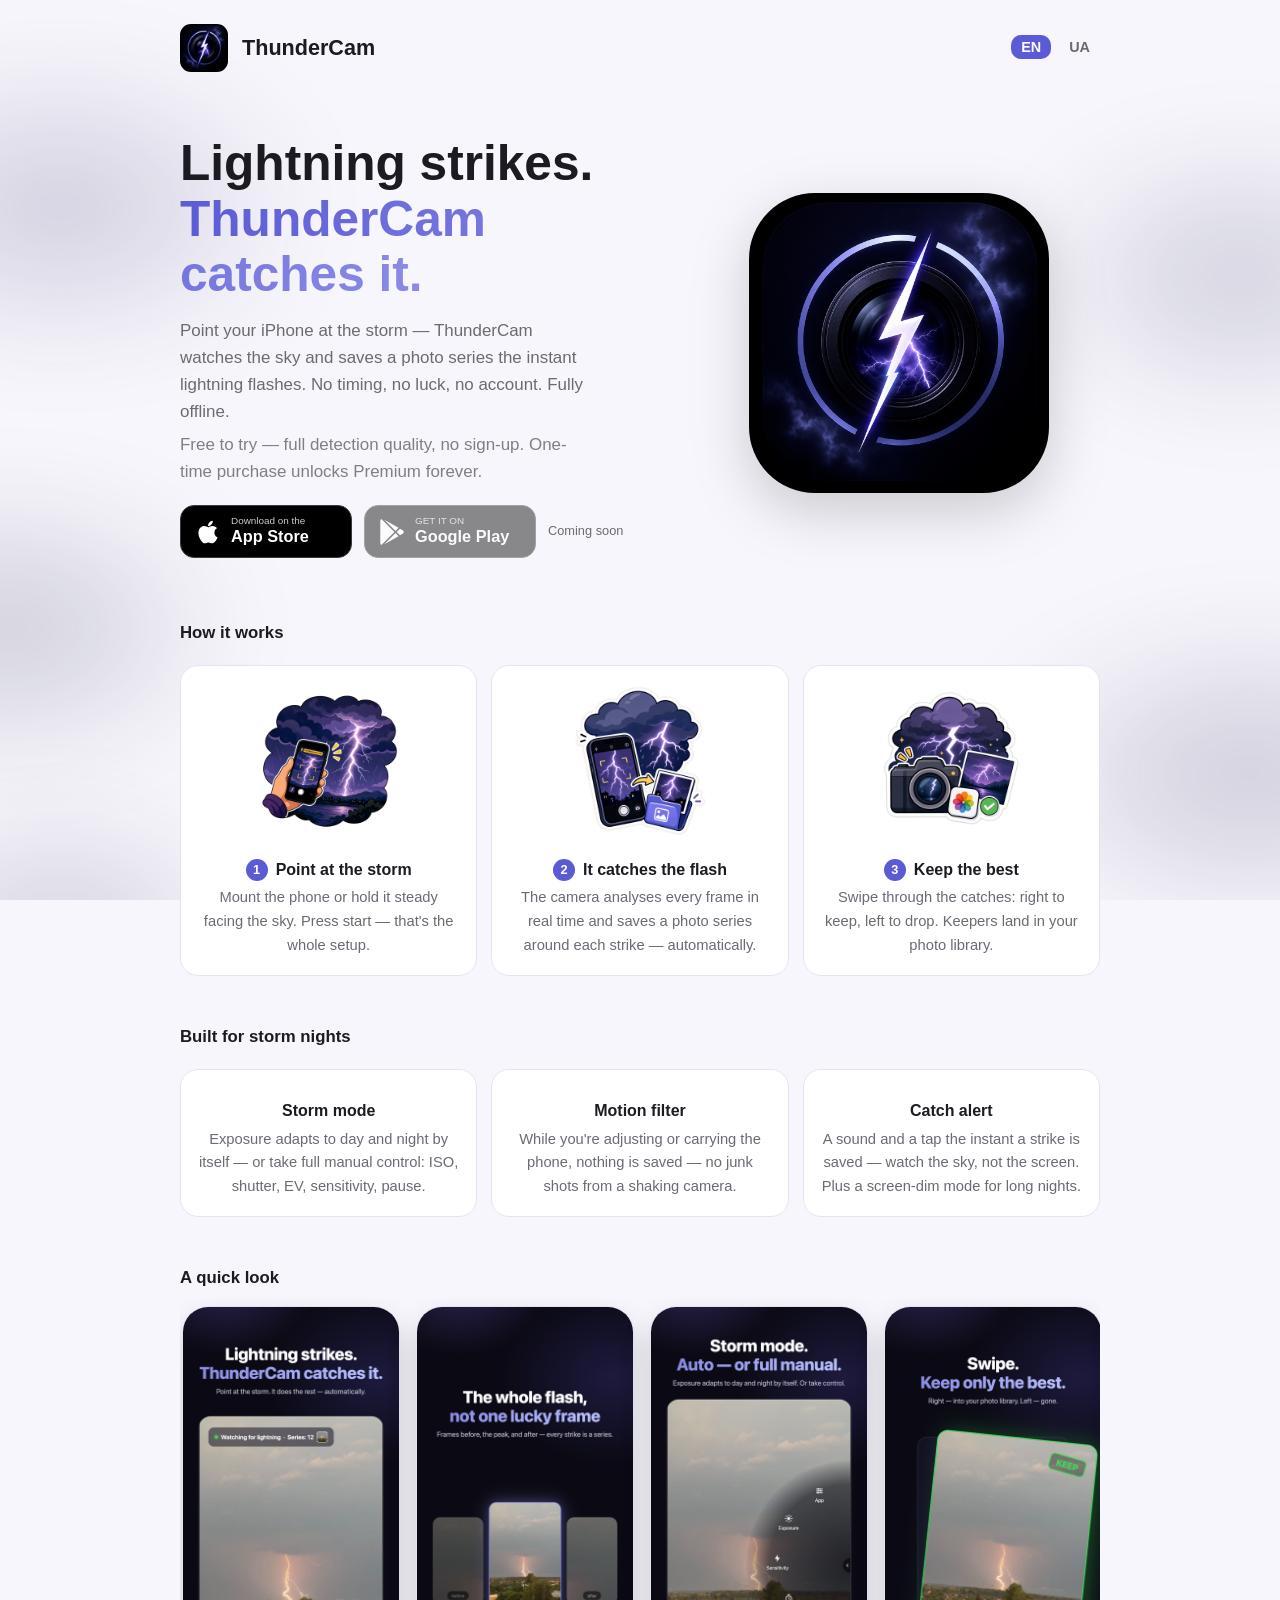
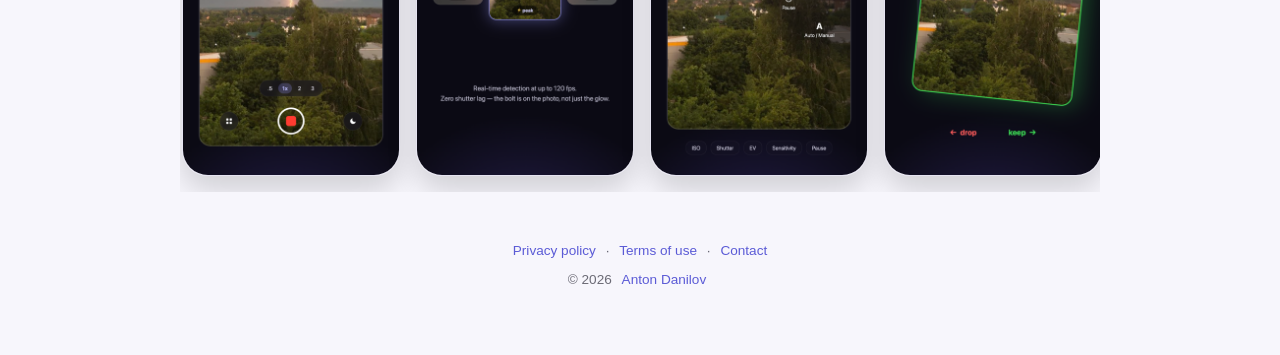
==== commit b3c024dc: "feat: add dimmed Google Play badge next to the App Store link" ====
--- a/index.html
+++ b/index.html
@@ -35,9 +35,13 @@
         <p class="sub free-line" data-i18n="heroFree">Free to try — full detection quality, no sign-up.
            One-time purchase unlocks Premium forever.</p>
         <div class="stores">
-          <a class="store-badge" href="#" aria-label="App Store">
+          <a class="store-badge" href="https://apps.apple.com/app/id6802254806" aria-label="App Store">
             <svg viewBox="0 0 384 512"><path d="M318.7 268.7c-.2-36.7 16.4-64.4 50-84.8-18.8-26.9-47.2-41.7-84.7-44.6-35.5-2.9-74.3 20.7-88.5 20.7-15 0-49.4-19.7-76.4-19.7C63.3 141.2 4 184.8 4 273.5q0 39.3 14.4 81.2c12.8 36.7 59 126.7 107.2 125.2 25.2-.6 43-17.9 75.8-17.9 31.8 0 48.3 17.9 76.4 17.9 48.6-.7 90.4-82.5 102.6-119.3-65.2-30.7-61.7-90-61.7-91.9zm-56.6-164.2c27.3-32.4 24.8-61.9 24-72.5-24.1 1.4-52 16.4-67.9 34.9-17.5 19.8-27.8 44.3-25.6 71.9 26.1 2 49.9-11.4 69.5-34.3z"/></svg>
             <span><small data-i18n="storeIosSmall">Download on the</small><b>App Store</b></span>
+          </a>
+          <a class="store-badge is-soon" href="#" aria-label="Google Play">
+            <svg viewBox="0 0 512 512"><path d="M325.3 234.3L104.6 13l280.8 161.2-60.1 60.1zM47 0C34 6.8 25.3 19.2 25.3 35.3v441.3c0 16.1 8.7 28.5 21.7 35.3l256.6-256L47 0zm425.2 225.6l-58.9-34.1-65.7 64.5 65.7 64.5 60.1-34.1c18-14.3 18-46.5-1.2-60.8zM104.6 499l280.8-161.2-60.1-60.1L104.6 499z"/></svg>
+            <span><small data-i18n="storePlaySmall">GET IT ON</small><b>Google Play</b></span>
           </a>
           <span class="soon" data-i18n="soon">Coming soon</span>
         </div>
@@ -114,6 +118,7 @@
         heroSub: "Point your iPhone at the storm — ThunderCam watches the sky and saves a photo series the instant lightning flashes. No timing, no luck, no account. Fully offline.",
         heroFree: 'Free to try — full detection quality, no sign-up. One-time purchase unlocks Premium forever.',
         storeIosSmall: 'Download on the',
+        storePlaySmall: 'GET IT ON',
         soon: 'Coming soon',
         howTitle: 'How it works',
         s1t: 'Point at the storm',
@@ -140,6 +145,7 @@
         heroSub: 'Наведіть iPhone на грозу — ThunderCam стежить за небом і зберігає серію фото в мить спалаху. Без таймінгу, без удачі, без акаунта. Повністю офлайн.',
         heroFree: 'Безкоштовно спробувати — повна якість детекції, без реєстрації. Одноразова покупка відкриває Premium назавжди.',
         storeIosSmall: 'Завантажуйте в',
+        storePlaySmall: 'ДОСТУПНО В',
         soon: 'Незабаром',
         howTitle: 'Як це працює',
         s1t: 'Наведіть на грозу',
--- a/style.css
+++ b/style.css
@@ -111,6 +111,8 @@
   transition: transform .15s ease;
 }
 .store-badge:hover { transform: translateY(-2px); }
+/* Google Play is not out yet: dimmed, non-interactive. */
+.store-badge.is-soon { opacity: .45; pointer-events: none; }
 .store-badge svg { width: 26px; height: 26px; fill: #fff; flex: none; }
 .store-badge small { display: block; font-size: .62rem; opacity: .8; line-height: 1.1; }
 .store-badge b { display: block; font-size: 1.02rem; line-height: 1.2; }
